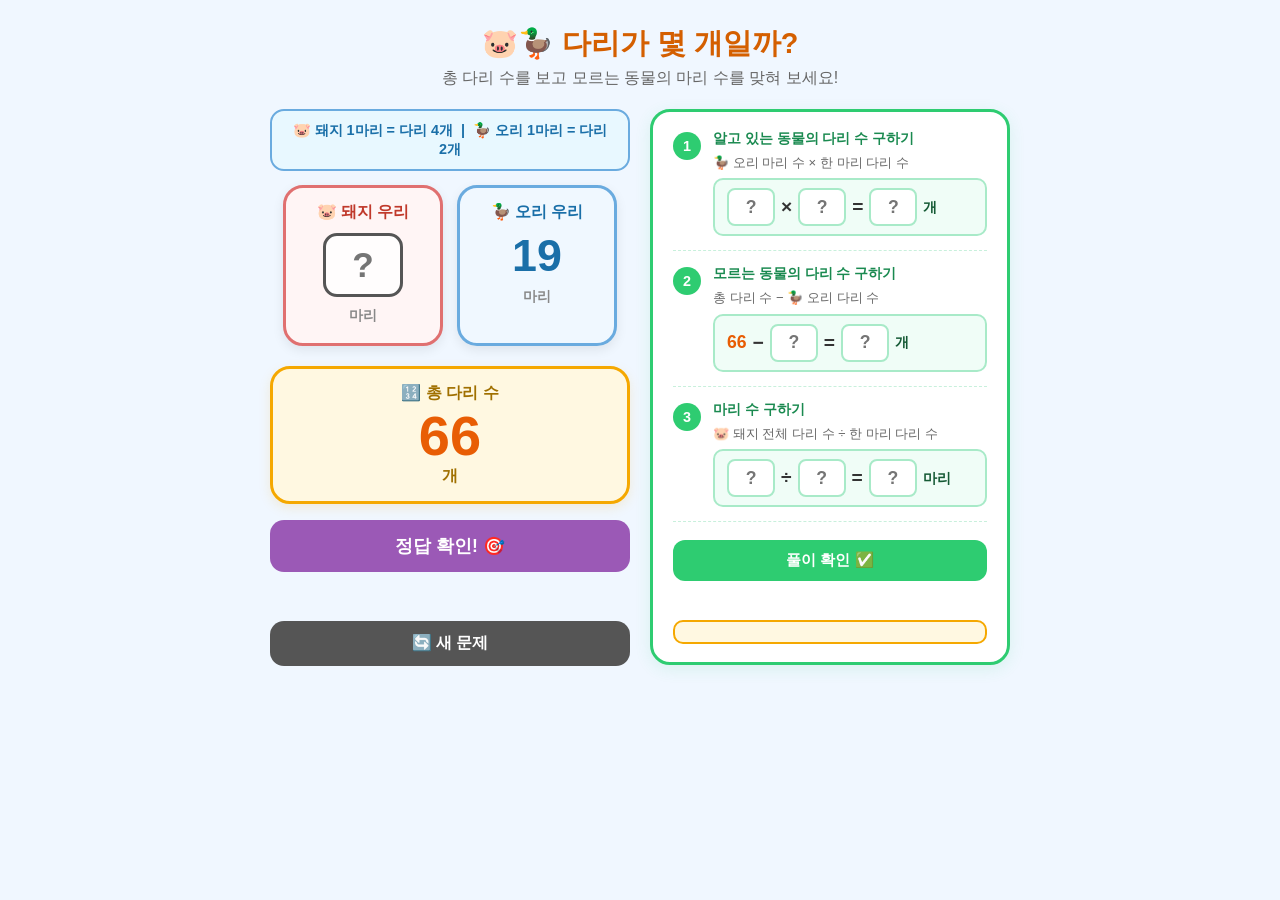
==== src/animal-legs.html @ daf2654e "add index.html for main page put legs and fraction pages under src" ====
<!DOCTYPE html>
<html lang="ko">
<head>
<meta charset="UTF-8"/>
<meta name="viewport" content="width=device-width, initial-scale=1.0"/>
<title>동물 다리 수 문제</title>
<style>
  * { box-sizing: border-box; margin: 0; padding: 0; }
  body {
    font-family: 'Nanum Gothic', sans-serif;
    background: #f0f7ff;
    min-height: 100vh;
    padding: 24px 16px;
    color: #222;
  }
  h1 { text-align: center; font-size: 1.8rem; color: #d45f00; margin-bottom: 4px; }
  .subtitle { text-align: center; font-size: 1rem; color: #666; margin-bottom: 20px; }
  .hint-area {
    margin: 0 auto 0px;
    background: #e8f8ff; border: 2px solid #6aabdf;
    border-radius: 14px; padding: 10px 16px;
    font-size: 0.9rem; color: #1a6fa8; font-weight: bold; text-align: center;
  }

  /* ── 레이아웃 ── */
  .main-layout {
    display: flex; gap: 20px; justify-content: center; align-items: flex-start;
    max-width: 860px; margin: 0 auto; flex-wrap: wrap;
  }
  .problem-area { flex: 0 0 360px; min-width: 280px; }

  /* ── 우리 ── */
  .pens { display: flex; gap: 14px; justify-content: center; margin-bottom: 20px; }
  .pen {
    background: #fff; border: 3px solid #aaa; border-radius: 20px;
    padding: 14px 14px 18px; width: 160px; flex-shrink: 0;
    display: flex; flex-direction: column; align-items: center; gap: 10px;
    box-shadow: 0 4px 12px rgba(0,0,0,0.08);
  }
  .pen.pig-pen  { border-color: #e07070; background: #fff5f5; }
  .pen.duck-pen { border-color: #6aabdf; background: #f0f8ff; }
  .pen-title { font-size: 1rem; font-weight: 900; }
  .pig-pen  .pen-title { color: #c0392b; }
  .duck-pen .pen-title { color: #1a6fa8; }
  .pen-count { font-size: 2.8rem; font-weight: 900; line-height: 1; }
  .pen-label { font-size: 0.85rem; font-weight: bold; color: #888; }
  .pen-answer-input {
    width: 80px; height: 64px; font-size: 2.2rem; font-weight: 900;
    text-align: center; border-radius: 14px; border: 3px dashed #ccc;
    outline: none; background: transparent; -moz-appearance: textfield;
    transition: border-color 0.2s, background 0.2s;
  }
  .pen-answer-input::-webkit-outer-spin-button,
  .pen-answer-input::-webkit-inner-spin-button { -webkit-appearance: none; }
  .pig-pen  .pen-answer-input { border-color: #e07070; color: #c0392b; }
  .duck-pen .pen-answer-input { border-color: #6aabdf; color: #1a6fa8; }
  .pen-answer-input:focus { border-style: solid; border-color: #555; background: rgba(255,255,255,0.8); }
  .pen-answer-input.correct { border-style: solid; background: #d5f5e3; border-color: #2e8c1a; color: #2e8c1a; }
  .pen-answer-input.wrong   { border-style: solid; background: #fde8e8; border-color: #c0392b; color: #c0392b; }

  /* ── 총 다리 수 ── */
  .total-legs-area {
    text-align: center; margin: 0 auto 16px;
    background: #fff8e1; border: 3px solid #f5a800;
    border-radius: 20px; padding: 14px 24px;
    box-shadow: 0 4px 12px rgba(245,168,0,0.15);
  }
  .total-label  { font-size: 1rem; font-weight: bold; color: #a07000; margin-bottom: 4px; }
  .total-number { font-size: 3.5rem; font-weight: 900; color: #e85d04; line-height: 1; }
  .total-unit   { font-size: 1rem; font-weight: bold; color: #a07000; margin-top: 2px; }

  /* ── 버튼 ── */
  .btn-area { display: flex; flex-direction: column; gap: 10px; }
  .btn-check {
    width: 100%; padding: 14px; font-size: 1.1rem; font-weight: 900;
    background: #9b59b6; color: white; border: none; border-radius: 14px;
    cursor: pointer; transition: background 0.2s, transform 0.15s;
  }
  .btn-check:hover  { background: #7d3c98; }
  .btn-check:active { transform: scale(0.97); }
  .result-msg { text-align: center; font-size: 1.2rem; font-weight: 900; min-height: 1.8rem; }
  .result-msg.correct { color: #2e8c1a; }
  .result-msg.wrong   { color: #c0392b; }
  .btn-reset {
    width: 100%; padding: 12px; font-size: 1rem; font-weight: bold;
    background: #555; color: white; border: none; border-radius: 14px;
    cursor: pointer; transition: background 0.2s, transform 0.15s;
  }
  .btn-reset:hover  { background: #333; }
  .btn-reset:active { transform: scale(0.97); }

  /* ── 풀이 영역 ── */
  .guide-area {
    flex: 0 0 360px; min-width: 280px;
    background: #fff; border: 3px solid #2ecc71;
    border-radius: 20px; padding: 18px 20px;
    box-shadow: 0 4px 16px rgba(46,204,113,0.12);
  }
.step { display: flex; gap: 12px; align-items: flex-start; margin-bottom: 14px; }
  .step-num {
    flex-shrink: 0; width: 28px; height: 28px;
    background: #2ecc71; color: white; border-radius: 50%;
    display: flex; align-items: center; justify-content: center;
    font-size: 0.9rem; font-weight: 900; margin-top: 2px;
  }
  .step-body { flex: 1; }
  .step-label { font-size: 0.85rem; font-weight: 900; color: #1a8a50; margin-bottom: 6px; }
  .step-hint  { font-size: 0.82rem; color: #666; margin-bottom: 6px; line-height: 1.4; }
  .step-divider { border: none; border-top: 1px dashed #c8f0dc; margin: 0 0 14px 0; }

  /* ── 계산 입력 행 ── */
  .calc-row {
    display: flex; align-items: center; gap: 6px;
    background: #f0fdf7; border: 2px solid #a8eac8;
    border-radius: 10px; padding: 8px 12px;
    flex-wrap: wrap;
  }
  .calc-op  { font-size: 1.2rem; font-weight: 900; color: #333; }
  .calc-fix { font-size: 1.1rem; font-weight: 900; color: #e85d04; }
  .calc-unit { font-size: 0.9rem; font-weight: bold; color: #155a35; }

  /* 풀이 입력칸 */
  .si {
    width: 48px; height: 38px;
    font-size: 1.1rem; font-weight: 900;
    text-align: center; border-radius: 8px;
    border: 2px solid #a8eac8; outline: none;
    background: #fff; color: #333;
    -moz-appearance: textfield;
    transition: border-color 0.2s, background 0.2s;
  }
  .si::-webkit-outer-spin-button,
  .si::-webkit-inner-spin-button { -webkit-appearance: none; }
  .si:focus { border-color: #2ecc71; }
  .si.ok    { background: #d5f5e3; border-color: #2e8c1a; color: #2e8c1a; }
  .si.ng    { background: #fde8e8; border-color: #c0392b; color: #c0392b; }

  /* 최종 정답 박스 */
  .final-box {
    background: #fff8e1; border: 2px solid #f5a800;
    border-radius: 10px; padding: 10px 14px;
    font-size: 1rem; font-weight: 900; color: #7a5000;
    text-align: center; line-height: 1.7;
  }
  .final-box .big { font-size: 1.3rem; color: #e85d04; }

  /* 풀이 확인 버튼 */
  .btn-guide-check {
    width: 100%; padding: 10px; font-size: 0.95rem; font-weight: 900;
    background: #2ecc71; color: white; border: none; border-radius: 12px;
    cursor: pointer; margin-top: 4px;
    transition: background 0.2s, transform 0.15s;
  }
  .btn-guide-check:hover  { background: #27ae60; }
  .btn-guide-check:active { transform: scale(0.97); }
  .guide-result { text-align: center; font-size: 0.95rem; font-weight: 900; margin-top: 6px; min-height: 1.4rem; }
  .guide-result.ok { color: #2e8c1a; }
  .guide-result.ng { color: #c0392b; }
</style>
</head>
<body>

<h1>🐷🦆 다리가 몇 개일까?</h1>
<p class="subtitle">총 다리 수를 보고 모르는 동물의 마리 수를 맞혀 보세요!</p>

<div class="main-layout">

  <!-- 왼쪽: 문제 -->
  <div class="problem-area">
    <div class="hint-area" style="margin-bottom:14px">
      🐷 돼지 1마리 = 다리 4개 &nbsp;|&nbsp; 🦆 오리 1마리 = 다리 2개
    </div>
    <div class="pens">
      <div class="pen pig-pen">
        <div class="pen-title">🐷 돼지 우리</div>
        <div id="pig-display"></div>
        <div class="pen-label" id="pig-label">마리</div>
      </div>
      <div class="pen duck-pen">
        <div class="pen-title">🦆 오리 우리</div>
        <div id="duck-display"></div>
        <div class="pen-label" id="duck-label">마리</div>
      </div>
    </div>

    <div class="total-legs-area">
      <div class="total-label">🔢 총 다리 수</div>
      <div class="total-number" id="total-legs">-</div>
      <div class="total-unit">개</div>
    </div>

    <div class="btn-area">
      <button class="btn-check" onclick="checkAnswer()">정답 확인! 🎯</button>
      <div class="result-msg" id="result-msg"></div>
      <button class="btn-reset" onclick="newProblem()">🔄 새 문제</button>
    </div>
  </div>

  <!-- 오른쪽: 풀이 -->
  <div class="guide-area">
    <!-- STEP 1 -->
    <div class="step">
      <div class="step-num">1</div>
      <div class="step-body">
        <div class="step-label">알고 있는 동물의 다리 수 구하기</div>
        <div class="step-hint" id="g-hint1"></div>
        <div class="calc-row">
          <input class="si" id="g1a" type="number" min="0" placeholder="?"/>
          <span class="calc-op">×</span>
          <input class="si" id="g1b" type="number" min="0" placeholder="?"/>
          <span class="calc-op">=</span>
          <input class="si" id="g1c" type="number" min="0" placeholder="?"/>
          <span class="calc-unit">개</span>
        </div>
      </div>
    </div>
    <hr class="step-divider"/>

    <!-- STEP 2 -->
    <div class="step">
      <div class="step-num">2</div>
      <div class="step-body">
        <div class="step-label">모르는 동물의 다리 수 구하기</div>
        <div class="step-hint" id="g-hint2"></div>
        <div class="calc-row">
          <span class="calc-fix" id="g2-total"></span>
          <span class="calc-op">−</span>
          <input class="si" id="g2b" type="number" min="0" placeholder="?"/>
          <span class="calc-op">=</span>
          <input class="si" id="g2c" type="number" min="0" placeholder="?"/>
          <span class="calc-unit">개</span>
        </div>
      </div>
    </div>
    <hr class="step-divider"/>

    <!-- STEP 3 -->
    <div class="step">
      <div class="step-num">3</div>
      <div class="step-body">
        <div class="step-label">마리 수 구하기</div>
        <div class="step-hint" id="g-hint3"></div>
        <div class="calc-row">
          <input class="si" id="g3a" type="number" min="0" placeholder="?"/>
          <span class="calc-op">÷</span>
          <input class="si" id="g3b" type="number" min="0" placeholder="?"/>
          <span class="calc-op">=</span>
          <input class="si" id="g3c" type="number" min="0" placeholder="?"/>
          <span class="calc-unit">마리</span>
        </div>
      </div>
    </div>
    <hr class="step-divider"/>

    <button class="btn-guide-check" onclick="checkGuide()">풀이 확인 ✅</button>
    <div class="guide-result" id="guide-result"></div>
    <div class="final-box" id="guide-final" style="margin-top:10px"></div>
  </div>

</div>

<script>
let hiddenAnimal = '';
let pigCount = 0, duckCount = 0, totalLegs = 0;

function randInt(min, max) { return Math.floor(Math.random() * (max - min + 1)) + min; }

function newProblem() {
  let legs, pig, duck, tries = 0;
  while (true) {
    tries++;
    legs = randInt(15, 40) * 2;
    const pigMax = Math.floor((legs - 4) / 4);
    if (pigMax < 2) continue;
    pig  = randInt(2, pigMax);
    duck = (legs - pig * 4) / 2;
    if (duck >= 2 && Number.isInteger(duck)) break;
    if (tries > 200) { legs = 36; pig = 3; duck = 12; break; }
  }
  pigCount = pig; duckCount = duck; totalLegs = legs;
  hiddenAnimal = Math.random() < 0.5 ? 'pig' : 'duck';

  const pigDisp  = document.getElementById('pig-display');
  const duckDisp = document.getElementById('duck-display');

  if (hiddenAnimal === 'pig') {
    pigDisp.innerHTML  = `<input class="pen-answer-input" id="ans-input" type="number" min="0" placeholder="?" onkeydown="if(event.key==='Enter') checkAnswer()"/>`;
    duckDisp.innerHTML = `<div class="pen-count" style="color:#1a6fa8">${duckCount}</div>`;
    document.getElementById('pig-label').textContent  = '마리';
    document.getElementById('duck-label').textContent = '마리';
  } else {
    duckDisp.innerHTML = `<input class="pen-answer-input" id="ans-input" type="number" min="0" placeholder="?" onkeydown="if(event.key==='Enter') checkAnswer()"/>`;
    pigDisp.innerHTML  = `<div class="pen-count" style="color:#c0392b">${pigCount}</div>`;
    document.getElementById('duck-label').textContent = '마리';
    document.getElementById('pig-label').textContent  = '마리';
  }

  document.getElementById('total-legs').textContent = legs;

  // 풀이 힌트 텍스트 (한 줄)
  const knownAnimal  = hiddenAnimal === 'pig' ? 'duck' : 'pig';
  const knownEmoji   = knownAnimal === 'pig' ? '🐷' : '🦆';
  const knownName    = knownAnimal === 'pig' ? '돼지' : '오리';
  const knownLegs    = knownAnimal === 'pig' ? 4 : 2;
  const knownCount   = knownAnimal === 'pig' ? pigCount : duckCount;
  const hiddenEmoji  = hiddenAnimal === 'pig' ? '🐷' : '🦆';
  const hiddenName   = hiddenAnimal === 'pig' ? '돼지' : '오리';
  const hiddenLegs   = hiddenAnimal === 'pig' ? 4 : 2;

  document.getElementById('g-hint1').textContent =
    `${knownEmoji} ${knownName} 마리 수 × 한 마리 다리 수`;
  document.getElementById('g-hint2').textContent =
    `총 다리 수 − ${knownEmoji} ${knownName} 다리 수`;
  document.getElementById('g-hint3').textContent =
    `${hiddenEmoji} ${hiddenName} 전체 다리 수 ÷ 한 마리 다리 수`;

  document.getElementById('g2-total').textContent = legs;

  // 입력칸 초기화
  ['g1a','g1b','g1c','g2b','g2c','g3a','g3b','g3c'].forEach(id => {
    const el = document.getElementById(id);
    el.value = ''; el.className = 'si';
    el.disabled = false;
  });

  const msg = document.getElementById('result-msg');
  msg.textContent = ''; msg.className = 'result-msg';
  document.getElementById('guide-result').textContent = '';
  document.getElementById('guide-result').className = 'guide-result';
  document.getElementById('guide-final').textContent = '';

  setTimeout(() => { const i = document.getElementById('ans-input'); if (i) i.focus(); }, 50);
}

function checkAnswer() {
  const inp = document.getElementById('ans-input');
  const msg = document.getElementById('result-msg');
  const ans = parseInt(inp.value);
  if (isNaN(ans)) { msg.textContent = '숫자를 입력해 주세요!'; msg.className = 'result-msg wrong'; return; }
  const correct = hiddenAnimal === 'pig' ? pigCount : duckCount;
  if (ans === correct) {
    inp.className = 'pen-answer-input correct'; inp.disabled = true;
    msg.textContent = '🎉 정답이에요! 완벽해요!'; msg.className = 'result-msg correct';
  } else {
    inp.className = 'pen-answer-input wrong';
    msg.textContent = '❌ 틀렸어요. ' + (ans > correct ? '너무 많아요!' : '조금 더 많아요!') + ' 다시 생각해봐요 💪';
    msg.className = 'result-msg wrong'; inp.select();
  }
}

function checkGuide() {
  const knownAnimal = hiddenAnimal === 'pig' ? 'duck' : 'pig';
  const knownCount  = knownAnimal === 'pig' ? pigCount : duckCount;
  const knownLegs   = knownAnimal === 'pig' ? 4 : 2;
  const knownTotal  = knownCount * knownLegs;
  const hiddenLegs  = hiddenAnimal === 'pig' ? 4 : 2;
  const hiddenTotal = totalLegs - knownTotal;
  const hiddenCount = hiddenAnimal === 'pig' ? pigCount : duckCount;
  const hiddenEmoji = hiddenAnimal === 'pig' ? '🐷' : '🦆';
  const hiddenName  = hiddenAnimal === 'pig' ? '돼지' : '오리';

  // 정답표
  const answers = {
    g1a: knownCount, g1b: knownLegs, g1c: knownTotal,
    g2b: knownTotal, g2c: hiddenTotal,
    g3a: hiddenTotal, g3b: hiddenLegs, g3c: hiddenCount
  };

  let allOk = true;
  Object.entries(answers).forEach(([id, correct]) => {
    const el = document.getElementById(id);
    const val = parseInt(el.value);
    if (isNaN(val)) { el.className = 'si ng'; allOk = false; }
    else if (val === correct) { el.className = 'si ok'; }
    else { el.className = 'si ng'; allOk = false; }
  });

  const res = document.getElementById('guide-result');
  const fin = document.getElementById('guide-final');
  if (allOk) {
    res.textContent = '🎉 풀이가 모두 맞아요!'; res.className = 'guide-result ok';
    fin.innerHTML = `${hiddenEmoji} ${hiddenName}는 모두 <span class="big">${hiddenCount}마리</span>예요! 🎉`;
  } else {
    res.textContent = '❌ 틀린 칸이 있어요. 빨간 칸을 다시 확인해봐요!'; res.className = 'guide-result ng';
    fin.textContent = '';
  }
}

newProblem();
</script>
</body>
</html>
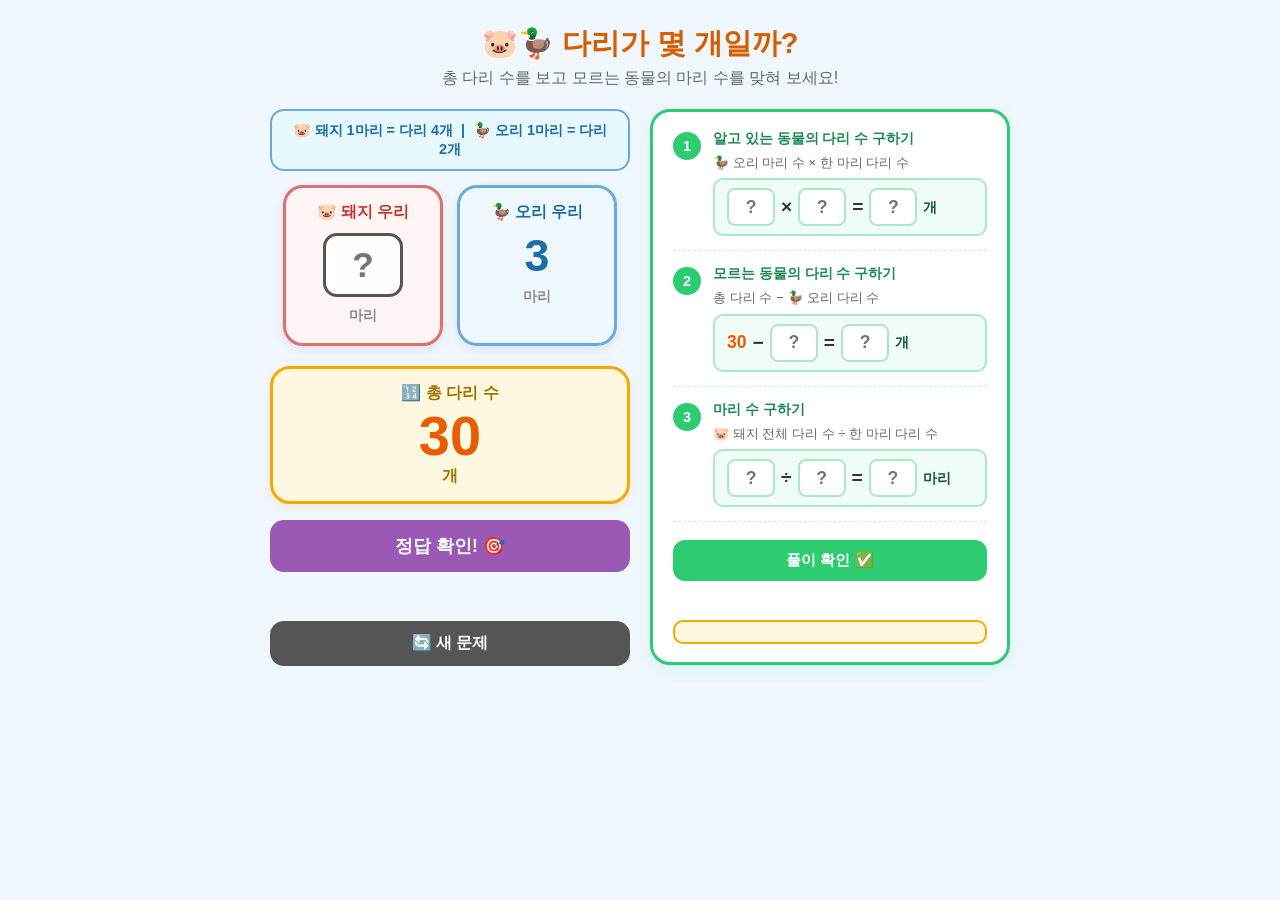
==== commit c9bf093c: "Reorganize activities into per-unit folders with redirects from old URLs - Move activities from src/" ====
--- a/src/animal-legs.html
+++ b/src/animal-legs.html
@@ -3,390 +3,13 @@
 <head>
 <meta charset="UTF-8"/>
 <meta name="viewport" content="width=device-width, initial-scale=1.0"/>
-<title>동물 다리 수 문제</title>
-<style>
-  * { box-sizing: border-box; margin: 0; padding: 0; }
-  body {
-    font-family: 'Nanum Gothic', sans-serif;
-    background: #f0f7ff;
-    min-height: 100vh;
-    padding: 24px 16px;
-    color: #222;
-  }
-  h1 { text-align: center; font-size: 1.8rem; color: #d45f00; margin-bottom: 4px; }
-  .subtitle { text-align: center; font-size: 1rem; color: #666; margin-bottom: 20px; }
-  .hint-area {
-    margin: 0 auto 0px;
-    background: #e8f8ff; border: 2px solid #6aabdf;
-    border-radius: 14px; padding: 10px 16px;
-    font-size: 0.9rem; color: #1a6fa8; font-weight: bold; text-align: center;
-  }
-
-  /* ── 레이아웃 ── */
-  .main-layout {
-    display: flex; gap: 20px; justify-content: center; align-items: flex-start;
-    max-width: 860px; margin: 0 auto; flex-wrap: wrap;
-  }
-  .problem-area { flex: 0 0 360px; min-width: 280px; }
-
-  /* ── 우리 ── */
-  .pens { display: flex; gap: 14px; justify-content: center; margin-bottom: 20px; }
-  .pen {
-    background: #fff; border: 3px solid #aaa; border-radius: 20px;
-    padding: 14px 14px 18px; width: 160px; flex-shrink: 0;
-    display: flex; flex-direction: column; align-items: center; gap: 10px;
-    box-shadow: 0 4px 12px rgba(0,0,0,0.08);
-  }
-  .pen.pig-pen  { border-color: #e07070; background: #fff5f5; }
-  .pen.duck-pen { border-color: #6aabdf; background: #f0f8ff; }
-  .pen-title { font-size: 1rem; font-weight: 900; }
-  .pig-pen  .pen-title { color: #c0392b; }
-  .duck-pen .pen-title { color: #1a6fa8; }
-  .pen-count { font-size: 2.8rem; font-weight: 900; line-height: 1; }
-  .pen-label { font-size: 0.85rem; font-weight: bold; color: #888; }
-  .pen-answer-input {
-    width: 80px; height: 64px; font-size: 2.2rem; font-weight: 900;
-    text-align: center; border-radius: 14px; border: 3px dashed #ccc;
-    outline: none; background: transparent; -moz-appearance: textfield;
-    transition: border-color 0.2s, background 0.2s;
-  }
-  .pen-answer-input::-webkit-outer-spin-button,
-  .pen-answer-input::-webkit-inner-spin-button { -webkit-appearance: none; }
-  .pig-pen  .pen-answer-input { border-color: #e07070; color: #c0392b; }
-  .duck-pen .pen-answer-input { border-color: #6aabdf; color: #1a6fa8; }
-  .pen-answer-input:focus { border-style: solid; border-color: #555; background: rgba(255,255,255,0.8); }
-  .pen-answer-input.correct { border-style: solid; background: #d5f5e3; border-color: #2e8c1a; color: #2e8c1a; }
-  .pen-answer-input.wrong   { border-style: solid; background: #fde8e8; border-color: #c0392b; color: #c0392b; }
-
-  /* ── 총 다리 수 ── */
-  .total-legs-area {
-    text-align: center; margin: 0 auto 16px;
-    background: #fff8e1; border: 3px solid #f5a800;
-    border-radius: 20px; padding: 14px 24px;
-    box-shadow: 0 4px 12px rgba(245,168,0,0.15);
-  }
-  .total-label  { font-size: 1rem; font-weight: bold; color: #a07000; margin-bottom: 4px; }
-  .total-number { font-size: 3.5rem; font-weight: 900; color: #e85d04; line-height: 1; }
-  .total-unit   { font-size: 1rem; font-weight: bold; color: #a07000; margin-top: 2px; }
-
-  /* ── 버튼 ── */
-  .btn-area { display: flex; flex-direction: column; gap: 10px; }
-  .btn-check {
-    width: 100%; padding: 14px; font-size: 1.1rem; font-weight: 900;
-    background: #9b59b6; color: white; border: none; border-radius: 14px;
-    cursor: pointer; transition: background 0.2s, transform 0.15s;
-  }
-  .btn-check:hover  { background: #7d3c98; }
-  .btn-check:active { transform: scale(0.97); }
-  .result-msg { text-align: center; font-size: 1.2rem; font-weight: 900; min-height: 1.8rem; }
-  .result-msg.correct { color: #2e8c1a; }
-  .result-msg.wrong   { color: #c0392b; }
-  .btn-reset {
-    width: 100%; padding: 12px; font-size: 1rem; font-weight: bold;
-    background: #555; color: white; border: none; border-radius: 14px;
-    cursor: pointer; transition: background 0.2s, transform 0.15s;
-  }
-  .btn-reset:hover  { background: #333; }
-  .btn-reset:active { transform: scale(0.97); }
-
-  /* ── 풀이 영역 ── */
-  .guide-area {
-    flex: 0 0 360px; min-width: 280px;
-    background: #fff; border: 3px solid #2ecc71;
-    border-radius: 20px; padding: 18px 20px;
-    box-shadow: 0 4px 16px rgba(46,204,113,0.12);
-  }
-.step { display: flex; gap: 12px; align-items: flex-start; margin-bottom: 14px; }
-  .step-num {
-    flex-shrink: 0; width: 28px; height: 28px;
-    background: #2ecc71; color: white; border-radius: 50%;
-    display: flex; align-items: center; justify-content: center;
-    font-size: 0.9rem; font-weight: 900; margin-top: 2px;
-  }
-  .step-body { flex: 1; }
-  .step-label { font-size: 0.85rem; font-weight: 900; color: #1a8a50; margin-bottom: 6px; }
-  .step-hint  { font-size: 0.82rem; color: #666; margin-bottom: 6px; line-height: 1.4; }
-  .step-divider { border: none; border-top: 1px dashed #c8f0dc; margin: 0 0 14px 0; }
-
-  /* ── 계산 입력 행 ── */
-  .calc-row {
-    display: flex; align-items: center; gap: 6px;
-    background: #f0fdf7; border: 2px solid #a8eac8;
-    border-radius: 10px; padding: 8px 12px;
-    flex-wrap: wrap;
-  }
-  .calc-op  { font-size: 1.2rem; font-weight: 900; color: #333; }
-  .calc-fix { font-size: 1.1rem; font-weight: 900; color: #e85d04; }
-  .calc-unit { font-size: 0.9rem; font-weight: bold; color: #155a35; }
-
-  /* 풀이 입력칸 */
-  .si {
-    width: 48px; height: 38px;
-    font-size: 1.1rem; font-weight: 900;
-    text-align: center; border-radius: 8px;
-    border: 2px solid #a8eac8; outline: none;
-    background: #fff; color: #333;
-    -moz-appearance: textfield;
-    transition: border-color 0.2s, background 0.2s;
-  }
-  .si::-webkit-outer-spin-button,
-  .si::-webkit-inner-spin-button { -webkit-appearance: none; }
-  .si:focus { border-color: #2ecc71; }
-  .si.ok    { background: #d5f5e3; border-color: #2e8c1a; color: #2e8c1a; }
-  .si.ng    { background: #fde8e8; border-color: #c0392b; color: #c0392b; }
-
-  /* 최종 정답 박스 */
-  .final-box {
-    background: #fff8e1; border: 2px solid #f5a800;
-    border-radius: 10px; padding: 10px 14px;
-    font-size: 1rem; font-weight: 900; color: #7a5000;
-    text-align: center; line-height: 1.7;
-  }
-  .final-box .big { font-size: 1.3rem; color: #e85d04; }
-
-  /* 풀이 확인 버튼 */
-  .btn-guide-check {
-    width: 100%; padding: 10px; font-size: 0.95rem; font-weight: 900;
-    background: #2ecc71; color: white; border: none; border-radius: 12px;
-    cursor: pointer; margin-top: 4px;
-    transition: background 0.2s, transform 0.15s;
-  }
-  .btn-guide-check:hover  { background: #27ae60; }
-  .btn-guide-check:active { transform: scale(0.97); }
-  .guide-result { text-align: center; font-size: 0.95rem; font-weight: 900; margin-top: 6px; min-height: 1.4rem; }
-  .guide-result.ok { color: #2e8c1a; }
-  .guide-result.ng { color: #c0392b; }
-</style>
+<title>이동했어요</title>
+<!-- 옛 주소(src/animal-legs.html)로 들어오면 새 위치로 이동합니다 -->
+<meta http-equiv="refresh" content="0; url=../activities/multiplication/animal-legs.html"/>
+<link rel="canonical" href="../activities/multiplication/animal-legs.html"/>
+<script>location.replace("../activities/multiplication/animal-legs.html" + location.search + location.hash);</script>
 </head>
 <body>
-
-<h1>🐷🦆 다리가 몇 개일까?</h1>
-<p class="subtitle">총 다리 수를 보고 모르는 동물의 마리 수를 맞혀 보세요!</p>
-
-<div class="main-layout">
-
-  <!-- 왼쪽: 문제 -->
-  <div class="problem-area">
-    <div class="hint-area" style="margin-bottom:14px">
-      🐷 돼지 1마리 = 다리 4개 &nbsp;|&nbsp; 🦆 오리 1마리 = 다리 2개
-    </div>
-    <div class="pens">
-      <div class="pen pig-pen">
-        <div class="pen-title">🐷 돼지 우리</div>
-        <div id="pig-display"></div>
-        <div class="pen-label" id="pig-label">마리</div>
-      </div>
-      <div class="pen duck-pen">
-        <div class="pen-title">🦆 오리 우리</div>
-        <div id="duck-display"></div>
-        <div class="pen-label" id="duck-label">마리</div>
-      </div>
-    </div>
-
-    <div class="total-legs-area">
-      <div class="total-label">🔢 총 다리 수</div>
-      <div class="total-number" id="total-legs">-</div>
-      <div class="total-unit">개</div>
-    </div>
-
-    <div class="btn-area">
-      <button class="btn-check" onclick="checkAnswer()">정답 확인! 🎯</button>
-      <div class="result-msg" id="result-msg"></div>
-      <button class="btn-reset" onclick="newProblem()">🔄 새 문제</button>
-    </div>
-  </div>
-
-  <!-- 오른쪽: 풀이 -->
-  <div class="guide-area">
-    <!-- STEP 1 -->
-    <div class="step">
-      <div class="step-num">1</div>
-      <div class="step-body">
-        <div class="step-label">알고 있는 동물의 다리 수 구하기</div>
-        <div class="step-hint" id="g-hint1"></div>
-        <div class="calc-row">
-          <input class="si" id="g1a" type="number" min="0" placeholder="?"/>
-          <span class="calc-op">×</span>
-          <input class="si" id="g1b" type="number" min="0" placeholder="?"/>
-          <span class="calc-op">=</span>
-          <input class="si" id="g1c" type="number" min="0" placeholder="?"/>
-          <span class="calc-unit">개</span>
-        </div>
-      </div>
-    </div>
-    <hr class="step-divider"/>
-
-    <!-- STEP 2 -->
-    <div class="step">
-      <div class="step-num">2</div>
-      <div class="step-body">
-        <div class="step-label">모르는 동물의 다리 수 구하기</div>
-        <div class="step-hint" id="g-hint2"></div>
-        <div class="calc-row">
-          <span class="calc-fix" id="g2-total"></span>
-          <span class="calc-op">−</span>
-          <input class="si" id="g2b" type="number" min="0" placeholder="?"/>
-          <span class="calc-op">=</span>
-          <input class="si" id="g2c" type="number" min="0" placeholder="?"/>
-          <span class="calc-unit">개</span>
-        </div>
-      </div>
-    </div>
-    <hr class="step-divider"/>
-
-    <!-- STEP 3 -->
-    <div class="step">
-      <div class="step-num">3</div>
-      <div class="step-body">
-        <div class="step-label">마리 수 구하기</div>
-        <div class="step-hint" id="g-hint3"></div>
-        <div class="calc-row">
-          <input class="si" id="g3a" type="number" min="0" placeholder="?"/>
-          <span class="calc-op">÷</span>
-          <input class="si" id="g3b" type="number" min="0" placeholder="?"/>
-          <span class="calc-op">=</span>
-          <input class="si" id="g3c" type="number" min="0" placeholder="?"/>
-          <span class="calc-unit">마리</span>
-        </div>
-      </div>
-    </div>
-    <hr class="step-divider"/>
-
-    <button class="btn-guide-check" onclick="checkGuide()">풀이 확인 ✅</button>
-    <div class="guide-result" id="guide-result"></div>
-    <div class="final-box" id="guide-final" style="margin-top:10px"></div>
-  </div>
-
-</div>
-
-<script>
-let hiddenAnimal = '';
-let pigCount = 0, duckCount = 0, totalLegs = 0;
-
-function randInt(min, max) { return Math.floor(Math.random() * (max - min + 1)) + min; }
-
-function newProblem() {
-  let legs, pig, duck, tries = 0;
-  while (true) {
-    tries++;
-    legs = randInt(15, 40) * 2;
-    const pigMax = Math.floor((legs - 4) / 4);
-    if (pigMax < 2) continue;
-    pig  = randInt(2, pigMax);
-    duck = (legs - pig * 4) / 2;
-    if (duck >= 2 && Number.isInteger(duck)) break;
-    if (tries > 200) { legs = 36; pig = 3; duck = 12; break; }
-  }
-  pigCount = pig; duckCount = duck; totalLegs = legs;
-  hiddenAnimal = Math.random() < 0.5 ? 'pig' : 'duck';
-
-  const pigDisp  = document.getElementById('pig-display');
-  const duckDisp = document.getElementById('duck-display');
-
-  if (hiddenAnimal === 'pig') {
-    pigDisp.innerHTML  = `<input class="pen-answer-input" id="ans-input" type="number" min="0" placeholder="?" onkeydown="if(event.key==='Enter') checkAnswer()"/>`;
-    duckDisp.innerHTML = `<div class="pen-count" style="color:#1a6fa8">${duckCount}</div>`;
-    document.getElementById('pig-label').textContent  = '마리';
-    document.getElementById('duck-label').textContent = '마리';
-  } else {
-    duckDisp.innerHTML = `<input class="pen-answer-input" id="ans-input" type="number" min="0" placeholder="?" onkeydown="if(event.key==='Enter') checkAnswer()"/>`;
-    pigDisp.innerHTML  = `<div class="pen-count" style="color:#c0392b">${pigCount}</div>`;
-    document.getElementById('duck-label').textContent = '마리';
-    document.getElementById('pig-label').textContent  = '마리';
-  }
-
-  document.getElementById('total-legs').textContent = legs;
-
-  // 풀이 힌트 텍스트 (한 줄)
-  const knownAnimal  = hiddenAnimal === 'pig' ? 'duck' : 'pig';
-  const knownEmoji   = knownAnimal === 'pig' ? '🐷' : '🦆';
-  const knownName    = knownAnimal === 'pig' ? '돼지' : '오리';
-  const knownLegs    = knownAnimal === 'pig' ? 4 : 2;
-  const knownCount   = knownAnimal === 'pig' ? pigCount : duckCount;
-  const hiddenEmoji  = hiddenAnimal === 'pig' ? '🐷' : '🦆';
-  const hiddenName   = hiddenAnimal === 'pig' ? '돼지' : '오리';
-  const hiddenLegs   = hiddenAnimal === 'pig' ? 4 : 2;
-
-  document.getElementById('g-hint1').textContent =
-    `${knownEmoji} ${knownName} 마리 수 × 한 마리 다리 수`;
-  document.getElementById('g-hint2').textContent =
-    `총 다리 수 − ${knownEmoji} ${knownName} 다리 수`;
-  document.getElementById('g-hint3').textContent =
-    `${hiddenEmoji} ${hiddenName} 전체 다리 수 ÷ 한 마리 다리 수`;
-
-  document.getElementById('g2-total').textContent = legs;
-
-  // 입력칸 초기화
-  ['g1a','g1b','g1c','g2b','g2c','g3a','g3b','g3c'].forEach(id => {
-    const el = document.getElementById(id);
-    el.value = ''; el.className = 'si';
-    el.disabled = false;
-  });
-
-  const msg = document.getElementById('result-msg');
-  msg.textContent = ''; msg.className = 'result-msg';
-  document.getElementById('guide-result').textContent = '';
-  document.getElementById('guide-result').className = 'guide-result';
-  document.getElementById('guide-final').textContent = '';
-
-  setTimeout(() => { const i = document.getElementById('ans-input'); if (i) i.focus(); }, 50);
-}
-
-function checkAnswer() {
-  const inp = document.getElementById('ans-input');
-  const msg = document.getElementById('result-msg');
-  const ans = parseInt(inp.value);
-  if (isNaN(ans)) { msg.textContent = '숫자를 입력해 주세요!'; msg.className = 'result-msg wrong'; return; }
-  const correct = hiddenAnimal === 'pig' ? pigCount : duckCount;
-  if (ans === correct) {
-    inp.className = 'pen-answer-input correct'; inp.disabled = true;
-    msg.textContent = '🎉 정답이에요! 완벽해요!'; msg.className = 'result-msg correct';
-  } else {
-    inp.className = 'pen-answer-input wrong';
-    msg.textContent = '❌ 틀렸어요. ' + (ans > correct ? '너무 많아요!' : '조금 더 많아요!') + ' 다시 생각해봐요 💪';
-    msg.className = 'result-msg wrong'; inp.select();
-  }
-}
-
-function checkGuide() {
-  const knownAnimal = hiddenAnimal === 'pig' ? 'duck' : 'pig';
-  const knownCount  = knownAnimal === 'pig' ? pigCount : duckCount;
-  const knownLegs   = knownAnimal === 'pig' ? 4 : 2;
-  const knownTotal  = knownCount * knownLegs;
-  const hiddenLegs  = hiddenAnimal === 'pig' ? 4 : 2;
-  const hiddenTotal = totalLegs - knownTotal;
-  const hiddenCount = hiddenAnimal === 'pig' ? pigCount : duckCount;
-  const hiddenEmoji = hiddenAnimal === 'pig' ? '🐷' : '🦆';
-  const hiddenName  = hiddenAnimal === 'pig' ? '돼지' : '오리';
-
-  // 정답표
-  const answers = {
-    g1a: knownCount, g1b: knownLegs, g1c: knownTotal,
-    g2b: knownTotal, g2c: hiddenTotal,
-    g3a: hiddenTotal, g3b: hiddenLegs, g3c: hiddenCount
-  };
-
-  let allOk = true;
-  Object.entries(answers).forEach(([id, correct]) => {
-    const el = document.getElementById(id);
-    const val = parseInt(el.value);
-    if (isNaN(val)) { el.className = 'si ng'; allOk = false; }
-    else if (val === correct) { el.className = 'si ok'; }
-    else { el.className = 'si ng'; allOk = false; }
-  });
-
-  const res = document.getElementById('guide-result');
-  const fin = document.getElementById('guide-final');
-  if (allOk) {
-    res.textContent = '🎉 풀이가 모두 맞아요!'; res.className = 'guide-result ok';
-    fin.innerHTML = `${hiddenEmoji} ${hiddenName}는 모두 <span class="big">${hiddenCount}마리</span>예요! 🎉`;
-  } else {
-    res.textContent = '❌ 틀린 칸이 있어요. 빨간 칸을 다시 확인해봐요!'; res.className = 'guide-result ng';
-    fin.textContent = '';
-  }
-}
-
-newProblem();
-</script>
+<p><a href="../activities/multiplication/animal-legs.html">새 주소로 이동하기</a></p>
 </body>
-</html>+</html>
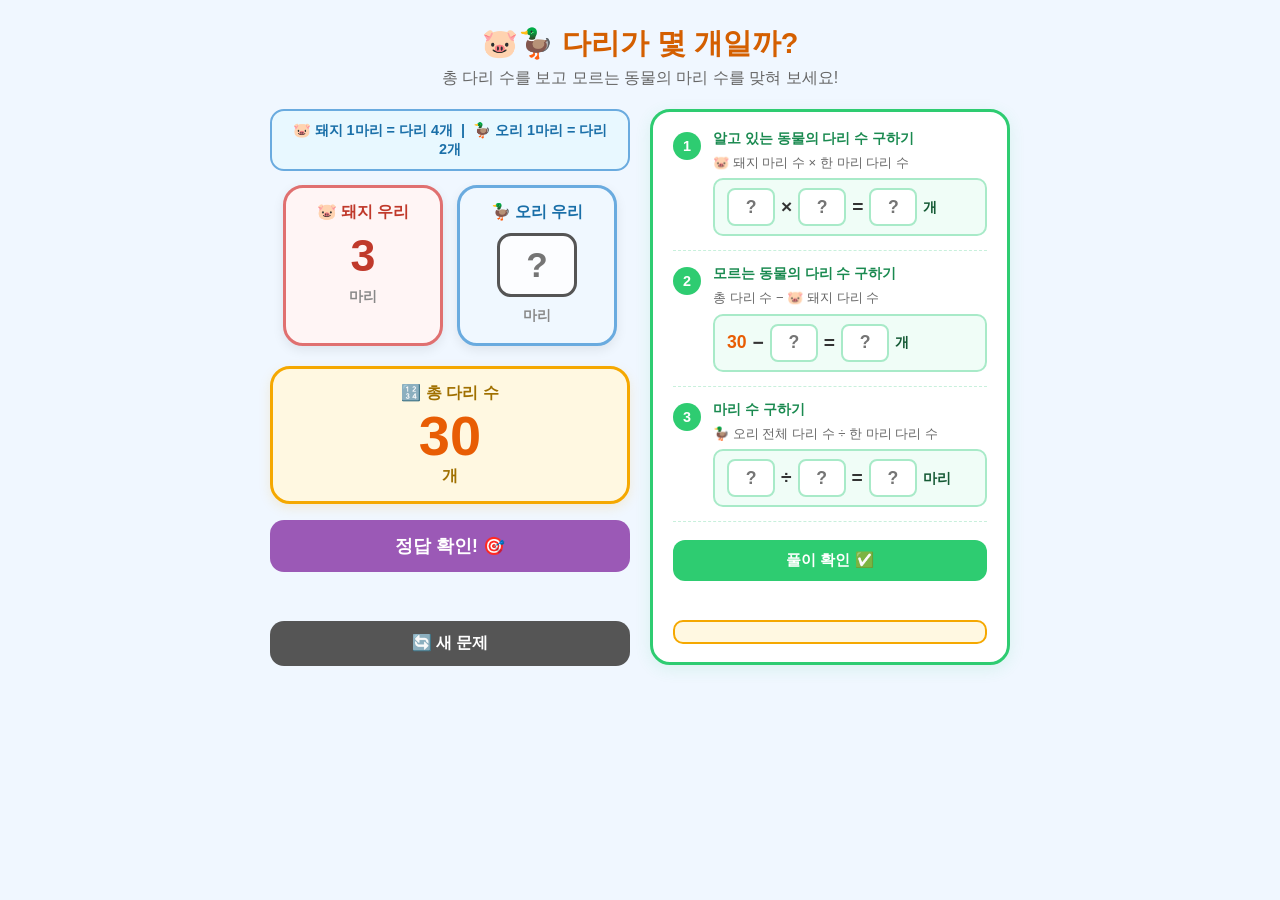
==== commit 38ac4be1: "Switch to grade-semester/unit folders (3-2/05-fractions etc.) Co-Authored-By: Claude Opus 5.5 <norep" ====
--- a/src/animal-legs.html
+++ b/src/animal-legs.html
@@ -5,11 +5,11 @@
 <meta name="viewport" content="width=device-width, initial-scale=1.0"/>
 <title>이동했어요</title>
 <!-- 옛 주소(src/animal-legs.html)로 들어오면 새 위치로 이동합니다 -->
-<meta http-equiv="refresh" content="0; url=../activities/multiplication/animal-legs.html"/>
-<link rel="canonical" href="../activities/multiplication/animal-legs.html"/>
-<script>location.replace("../activities/multiplication/animal-legs.html" + location.search + location.hash);</script>
+<meta http-equiv="refresh" content="0; url=../3-2/04-multiplication/animal-legs.html"/>
+<link rel="canonical" href="../3-2/04-multiplication/animal-legs.html"/>
+<script>location.replace("../3-2/04-multiplication/animal-legs.html" + location.search + location.hash);</script>
 </head>
 <body>
-<p><a href="../activities/multiplication/animal-legs.html">새 주소로 이동하기</a></p>
+<p><a href="../3-2/04-multiplication/animal-legs.html">새 주소로 이동하기</a></p>
 </body>
 </html>
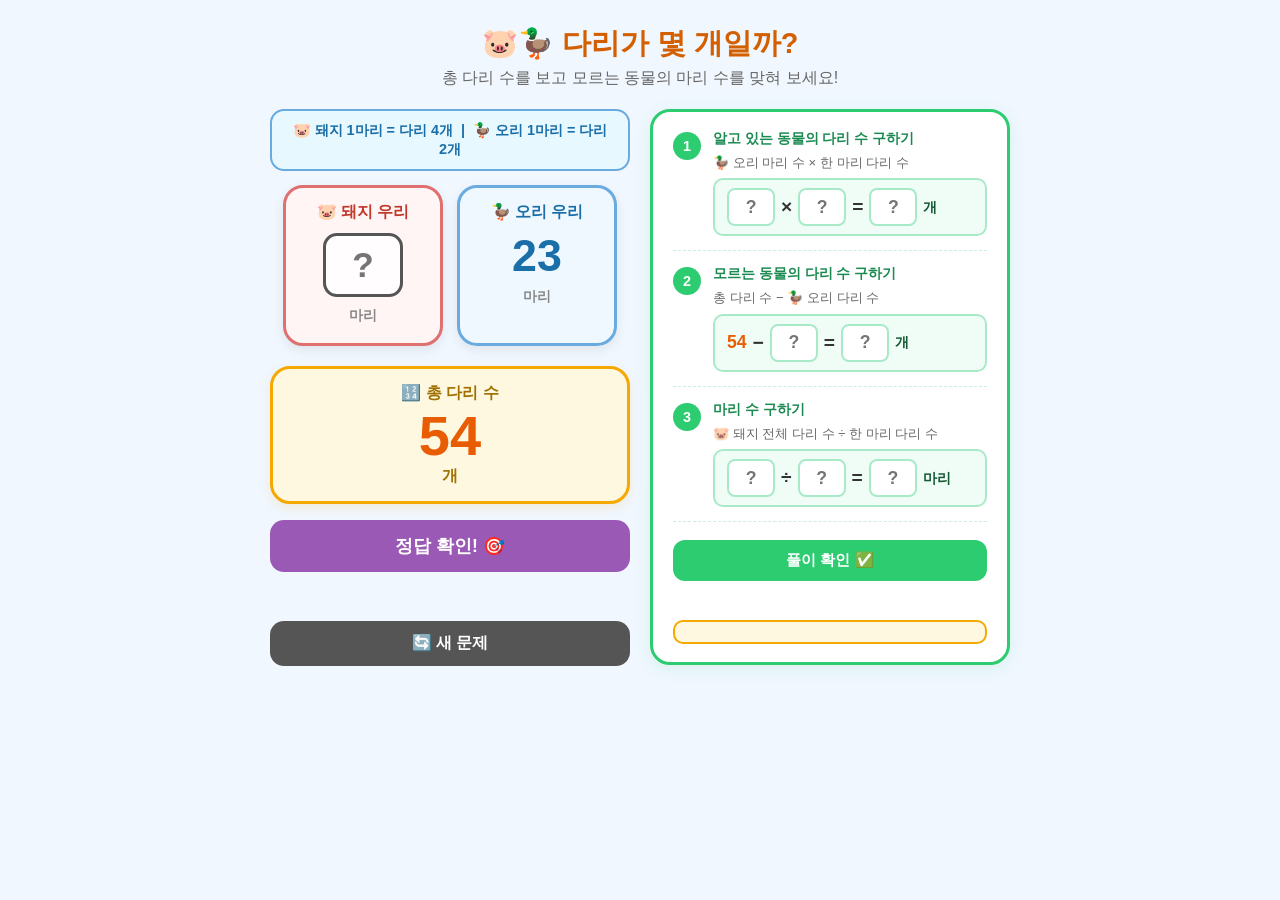
==== commit d7ab7c12: "Put multiplication activity in unit 1 folder (3-2/01-multiplication) Co-Authored-By: Claude Opus 5.5" ====
--- a/src/animal-legs.html
+++ b/src/animal-legs.html
@@ -5,11 +5,11 @@
 <meta name="viewport" content="width=device-width, initial-scale=1.0"/>
 <title>이동했어요</title>
 <!-- 옛 주소(src/animal-legs.html)로 들어오면 새 위치로 이동합니다 -->
-<meta http-equiv="refresh" content="0; url=../3-2/04-multiplication/animal-legs.html"/>
-<link rel="canonical" href="../3-2/04-multiplication/animal-legs.html"/>
-<script>location.replace("../3-2/04-multiplication/animal-legs.html" + location.search + location.hash);</script>
+<meta http-equiv="refresh" content="0; url=../3-2/01-multiplication/animal-legs.html"/>
+<link rel="canonical" href="../3-2/01-multiplication/animal-legs.html"/>
+<script>location.replace("../3-2/01-multiplication/animal-legs.html" + location.search + location.hash);</script>
 </head>
 <body>
-<p><a href="../3-2/04-multiplication/animal-legs.html">새 주소로 이동하기</a></p>
+<p><a href="../3-2/01-multiplication/animal-legs.html">새 주소로 이동하기</a></p>
 </body>
 </html>
